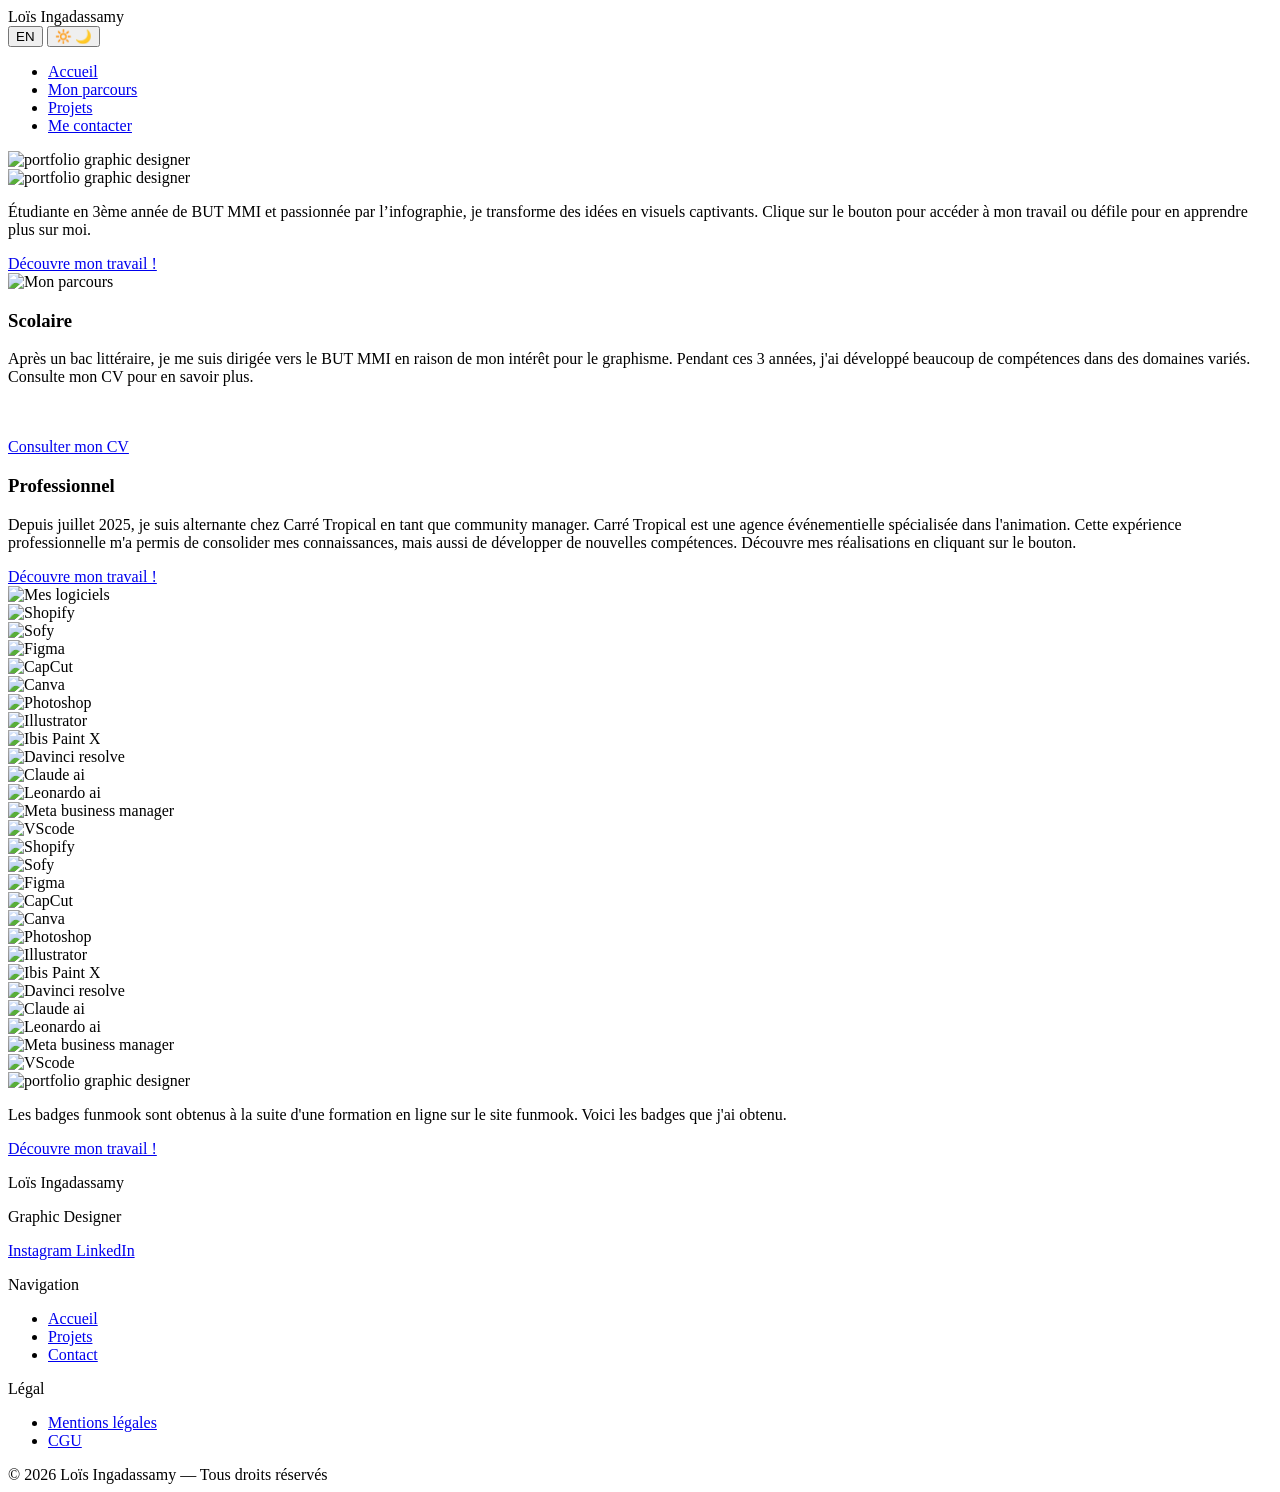
==== index.html @ 7e47be5f "Add files via upload" ====
<!DOCTYPE html>
<html lang="fr">
  <head>
    <meta charset="UTF-8" />
    <meta name="viewport" content="width=device-width, initial-scale=1.0" />
    <meta
      name="description"
      content="Ce site est un portfolio destiné à présenter mon travail et mes compétences."
    />
    <title>Loïs Ingadassamy</title>
    <link
      rel="icon"
      type="image/png"
      href="images/Logo_refont.png?v=2"
    />
    <link rel="stylesheet" href="CSS/Style1.css" />
 </head>

<body>


   <nav>
        <div class="nav-container">
            <div class="titre">Loïs Ingadassamy</div>
            
            <div class="hamburger" id="hamburger">
                <span></span>
                <span></span>
                <span></span>
            </div>

            <button class="lang-toggle" aria-label="Switch to English" data-lang="en">EN</button>

            <button id="theme-toggle" aria-label="Changer de thème">
  <span class="icon-sun">🔆</span>
  <span class="icon-moon">🌙</span>
</button>

            <ul class="nav-links" id="navLinks">
                <li><a href="#presentation" data-fr="Accueil" data-en="Home">Accueil</a></li>
                <li><a href="#mon_parcours" data-fr="Mon parcours" data-en="My journey">Mon parcours</a></li>
                <li><a href="Projets.html" data-fr="Projets" data-en="Projects">Projets</a></li>
                <li><a href="contact.html" class="btn-contact" data-fr="Me contacter" data-en="Contact me">Me contacter</a></li>
            </ul>
        </div>
    </nav>

<div class="photo">

<div class="img">
 
     <img class="theme-img"
  data-light-src="images/portfolio-light.png"
  data-dark-src="images/portfolio-dark.png" alt="portfolio graphic designer">

</div>

</div>


<div class="texte">

   <div class="photo-2">
 
     <img class="theme-img"
  data-light-src="images/portfolio-light.png"
  data-dark-src="images/portfolio-dark.png" alt="portfolio graphic designer">

</div>
  


  <div class="container">

   
  <p data-fr="Étudiante en 3ème année de BUT MMI et passionnée par l’infographie, je transforme des idées en
                    visuels captivants.
                    Clique sur le bouton pour accéder à mon travail ou 
                    défile pour en apprendre plus sur moi." data-en="Third-year student in a Multimedia and Internet Professions degree and passionate about graphic design, I turn ideas into captivating visuals. Click the button below to check out my work or scroll down to learn more about me.">Étudiante en 3ème année de BUT MMI et passionnée par l’infographie, je transforme des idées en
                    visuels captivants.
                    Clique sur le bouton pour accéder à mon travail ou 
                    défile pour en apprendre plus sur moi.
                    <br>
  </p>

  <div class="conteneur-boutons">

<div class="boutonA">
<a href="Projets.html" class="button button0" data-fr="Découvre mon travail !" data-en="check out my work !">Découvre mon travail !</a>
</div>



</div>
  
  </div>
</div>


<section id="mon_parcours">

 <div class="photo-3">
 
     <img class="theme-img"
  data-light-src="images/Mon parcours-light.png"
  data-dark-src="images/Mon parcours-dark.png" alt="Mon parcours">

</div>


<div class="texte-2">

   <div class="container">

    <h3>Scolaire</h3>
 
    <p>Après un bac littéraire, je me suis dirigée vers le BUT MMI en raison 
      de mon intérêt pour le graphisme. Pendant ces 3 années, 
      j'ai développé beaucoup de compétences dans des domaines variés. 
      Consulte mon CV pour en savoir plus.
                    <br>
                    <br>
                    <br>
  </p>

   <div class="conteneur-boutons">

<div class="boutonA">
<a href="images/CV Loïs Ingadassamy.pdf" class="button button0">Consulter mon CV</a>
</div>



</div>

</div>
  


  <div class="container">

  <h3>Professionnel</h3>
   
  <p>Depuis juillet 2025, je suis alternante chez Carré Tropical en tant que community manager.
     Carré Tropical est une agence événementielle spécialisée dans l'animation.
      Cette expérience professionnelle m'a permis de consolider mes connaissances,
      mais aussi de développer de nouvelles compétences.
     Découvre mes réalisations en cliquant sur le bouton.
                    <br>
  </p>

  <div class="conteneur-boutons">

<div class="boutonA">
<a href="Projets.html" class="button button0">Découvre mon travail !</a>
</div>



</div>
  
  </div>
</div>



<div class="photo-3">
 
     <img class="theme-img"
  data-light-src="images/Mes logiciels-light.png"
  data-dark-src="images/Mes logiciels-dark.png" alt="Mes logiciels">

</div>

<div class="slider-wrapper">
  <div class="slider-track">
    <!-- Vos logos (première copie) -->
    <div class="logo-item"><img src="images/WEBP/Logo shopify.webp" alt="Shopify"></div>
    <div class="logo-item"><img src="images/WEBP/Logo sofy.webp" alt="Sofy"></div>
    <div class="logo-item"><img src="images/WEBP/Logo figma.webp" alt="Figma"></div>
    <div class="logo-item"><img src="images/WEBP/Logo capcut.webp" alt="CapCut"></div>
    <div class="logo-item"><img src="images/WEBP/Logo-Canva.webp" alt="Canva"></div>
    <div class="logo-item"><img src="images/WEBP/Logo-photoshop.webp" alt="Photoshop"></div>
    <div class="logo-item"><img src="images/WEBP/Logo illustrator.webp" alt="Illustrator"></div>
    <div class="logo-item"><img src="images/WEBP/Logo-ibis-paint-x.webp" alt="Ibis Paint X"></div>
    <div class="logo-item"><img src="images/WEBP/Logo-davinci.webp" alt="Davinci resolve"></div>
    <div class="logo-item"><img src="images/WEBP/Logo-claude.webp" alt="Claude ai"></div>
    <div class="logo-item"><img src="images/WEBP/Logo-leonardo-ai.webp" alt="Leonardo ai"></div>
    <div class="logo-item"><img src="images/WEBP/Logo-meta.webp" alt="Meta business manager"></div>
    <div class="logo-item"><img src="images/WEBP/Logo-vscode.webp" alt="VScode"></div>
    <!-- ... -->

    <!-- Duplication exacte pour la boucle infinie -->
    <div class="logo-item"><img src="images/WEBP/Logo shopify.webp" alt="Shopify"></div>
    <div class="logo-item"><img src="images/WEBP/Logo sofy.webp" alt="Sofy"></div>
    <div class="logo-item"><img src="images/WEBP/Logo figma.webp" alt="Figma"></div>
    <div class="logo-item"><img src="images/WEBP/Logo capcut.webp" alt="CapCut"></div>
    <div class="logo-item"><img src="images/WEBP/Logo-Canva.webp" alt="Canva"></div>
    <div class="logo-item"><img src="images/WEBP/Logo-photoshop.webp" alt="Photoshop"></div>
    <div class="logo-item"><img src="images/WEBP/Logo illustrator.webp" alt="Illustrator"></div>
    <div class="logo-item"><img src="images/WEBP/Logo-ibis-paint-x.webp" alt="Ibis Paint X"></div>
    <div class="logo-item"><img src="images/WEBP/Logo-davinci.webp" alt="Davinci resolve"></div>
    <div class="logo-item"><img src="images/WEBP/Logo-claude.webp" alt="Claude ai"></div>
    <div class="logo-item"><img src="images/WEBP/Logo-leonardo-ai.webp" alt="Leonardo ai"></div>
    <div class="logo-item"><img src="images/WEBP/Logo-meta.webp" alt="Meta business manager"></div>
    <div class="logo-item"><img src="images/WEBP/Logo-vscode.webp" alt="VScode"></div>
    <!-- ... -->
  </div>
</div>

<div class="texte-3">

   <div class="container">
    <div class="photo-3">
 
     <img class="theme-img"
  data-light-src="images/titre Funmook-light.png"
  data-dark-src="images/titre funmook-dark.png" alt="portfolio graphic designer" width="auto" height= "400">

</div>

    <p>Les badges funmook sont obtenus à la suite d'une formation en ligne sur le site funmook.
      Voici les badges que j'ai obtenu.
                    <br>
  </p>
 
   
   <div class="conteneur-boutons">

<div class="boutonA">
<a href="Comprendre.html" class="button button0">Découvre mon travail !</a>
</div>



</div>

</div>
  
</div>


</section>


 <footer class="footer" role="contentinfo">
  <div class="footer-grid">
    <div>
      <p class="footer-name">Loïs Ingadassamy</p>
      <p class="footer-role">Graphic Designer</p>
      <div class="footer-socials">
        <a href="#" class="social-btn" aria-label="Instagram">
          <i class="ti ti-brand-instagram" aria-hidden="true"></i>
          Instagram
        </a>
        <a href="#" class="social-btn" aria-label="LinkedIn">
          <i class="ti ti-brand-linkedin" aria-hidden="true"></i>
          LinkedIn
        </a>
      </div>
    </div>

    <div>
      <p class="footer-col-title">Navigation</p>
      <ul class="footer-links">
        <li><a href="index.html">Accueil</a></li>
        <li><a href="Projets.html">Projets</a></li>
        <li><a href="contact.html">Contact</a></li>
      </ul>
    </div>

    <div>
      <p class="footer-col-title">Légal</p>
      <ul class="footer-links">
        <li><a href="mentions-legales.html">Mentions légales</a></li>
        <li><a href="cgu.html">CGU</a></li>
      </ul>
    </div>
  </div>

  <div class="footer-bottom">
    © 2026 Loïs Ingadassamy — Tous droits réservés
  </div>
</footer>


<script src="JS/Script 1.js"></script>

</body>
</html>
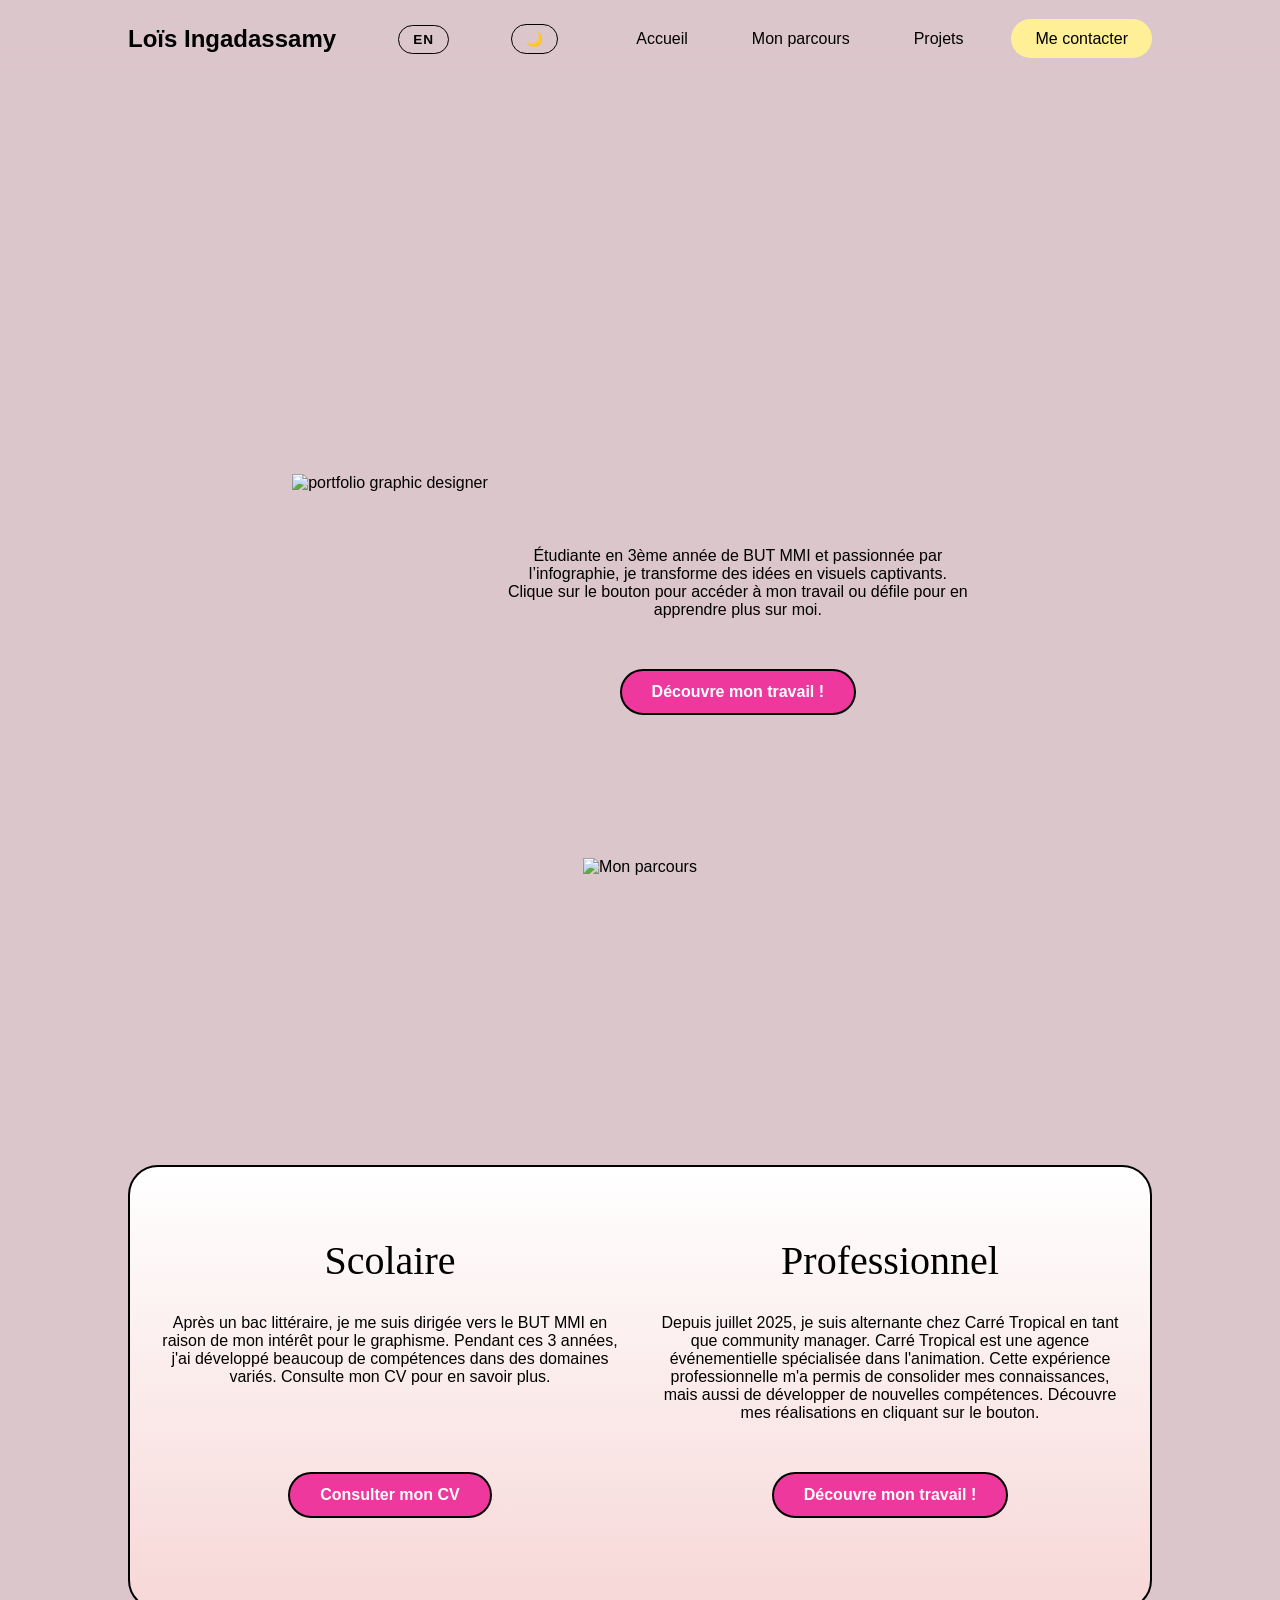
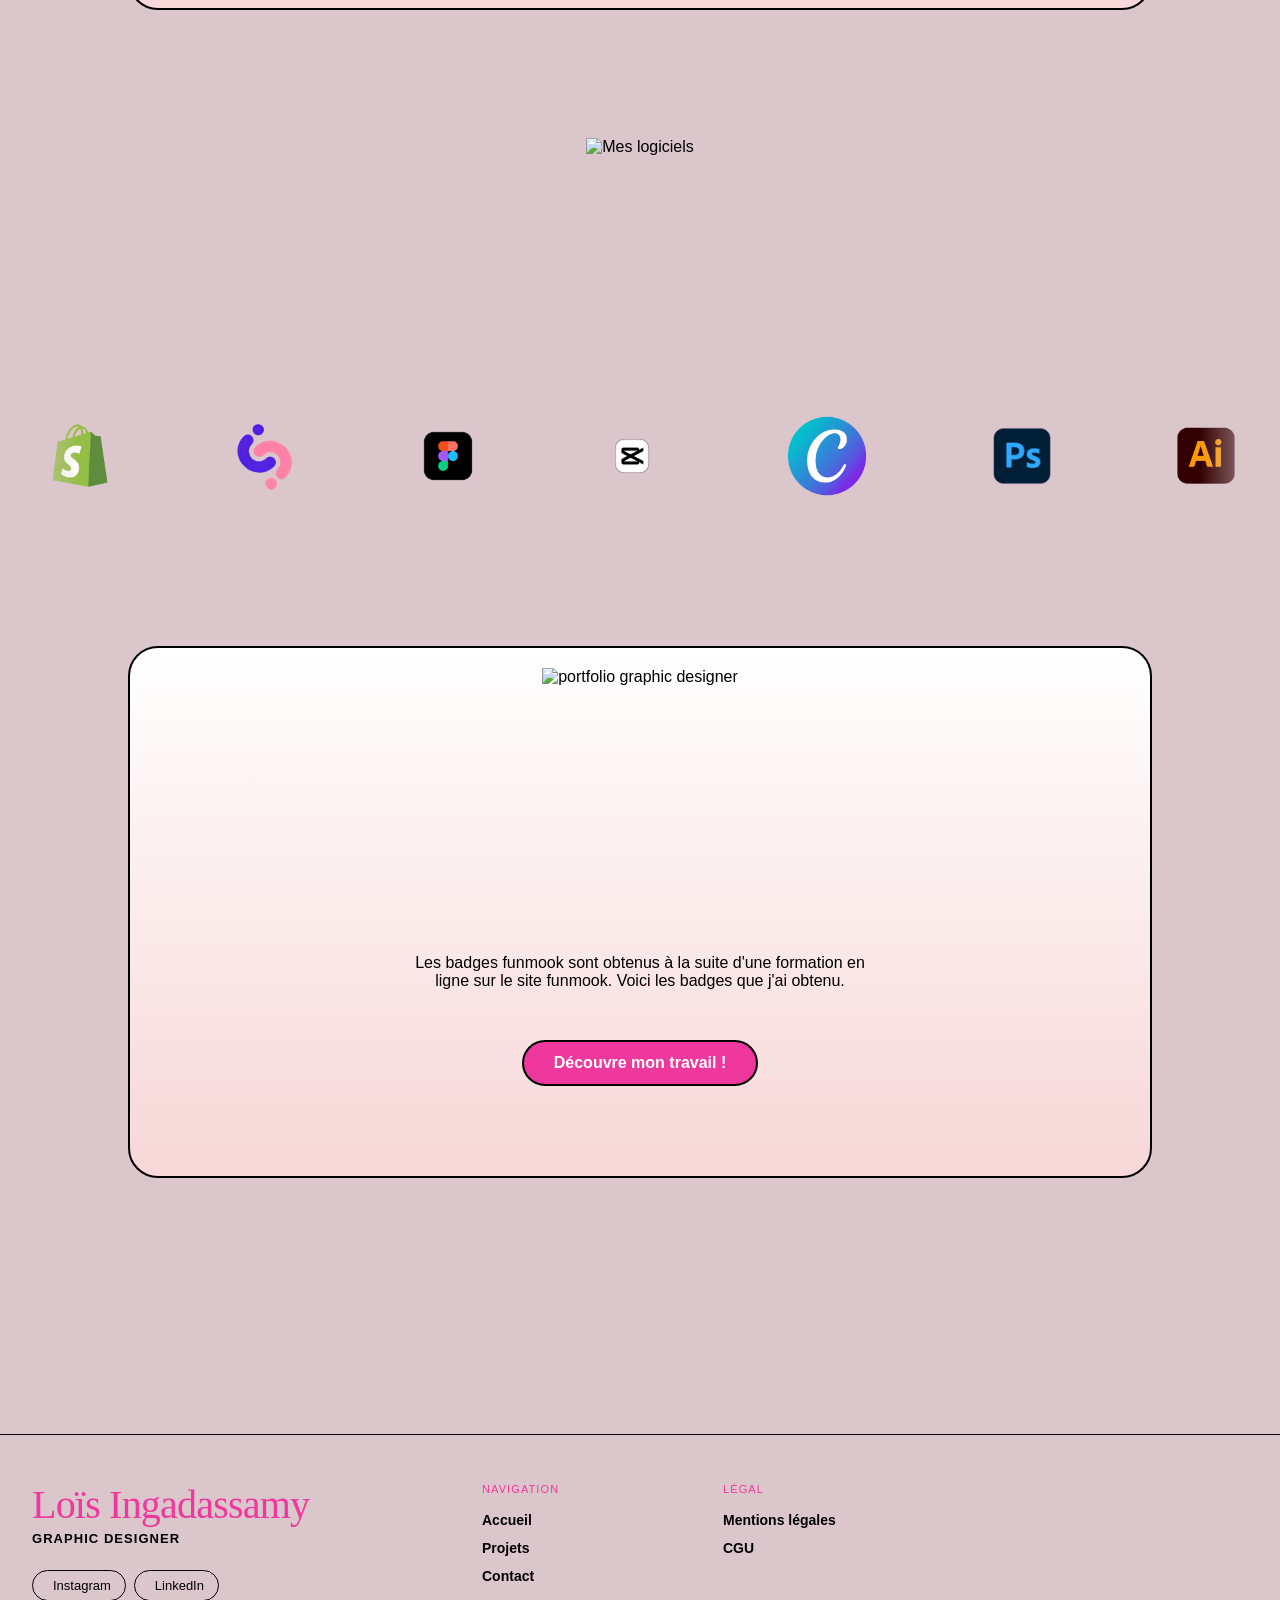
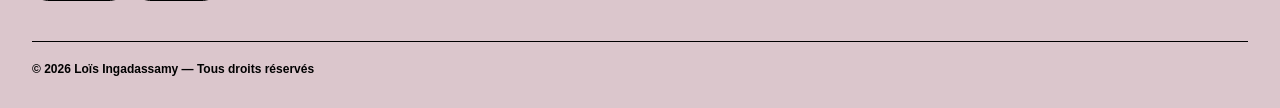
==== commit 34877eb7: "Update index.html" ====
--- a/index.html
+++ b/index.html
@@ -175,35 +175,35 @@
 <div class="slider-wrapper">
   <div class="slider-track">
     <!-- Vos logos (première copie) -->
-    <div class="logo-item"><img src="images/WEBP/Logo shopify.webp" alt="Shopify"></div>
-    <div class="logo-item"><img src="images/WEBP/Logo sofy.webp" alt="Sofy"></div>
-    <div class="logo-item"><img src="images/WEBP/Logo figma.webp" alt="Figma"></div>
-    <div class="logo-item"><img src="images/WEBP/Logo capcut.webp" alt="CapCut"></div>
-    <div class="logo-item"><img src="images/WEBP/Logo-Canva.webp" alt="Canva"></div>
-    <div class="logo-item"><img src="images/WEBP/Logo-photoshop.webp" alt="Photoshop"></div>
-    <div class="logo-item"><img src="images/WEBP/Logo illustrator.webp" alt="Illustrator"></div>
-    <div class="logo-item"><img src="images/WEBP/Logo-ibis-paint-x.webp" alt="Ibis Paint X"></div>
-    <div class="logo-item"><img src="images/WEBP/Logo-davinci.webp" alt="Davinci resolve"></div>
-    <div class="logo-item"><img src="images/WEBP/Logo-claude.webp" alt="Claude ai"></div>
-    <div class="logo-item"><img src="images/WEBP/Logo-leonardo-ai.webp" alt="Leonardo ai"></div>
-    <div class="logo-item"><img src="images/WEBP/Logo-meta.webp" alt="Meta business manager"></div>
-    <div class="logo-item"><img src="images/WEBP/Logo-vscode.webp" alt="VScode"></div>
+    <div class="logo-item"><img src="WEBP/Logo shopify.webp" alt="Shopify"></div>
+    <div class="logo-item"><img src="WEBP/Logo sofy.webp" alt="Sofy"></div>
+    <div class="logo-item"><img src="WEBP/Logo figma.webp" alt="Figma"></div>
+    <div class="logo-item"><img src="WEBP/Logo capcut.webp" alt="CapCut"></div>
+    <div class="logo-item"><img src="WEBP/Logo-Canva.webp" alt="Canva"></div>
+    <div class="logo-item"><img src="WEBP/Logo-photoshop.webp" alt="Photoshop"></div>
+    <div class="logo-item"><img src="WEBP/Logo illustrator.webp" alt="Illustrator"></div>
+    <div class="logo-item"><img src="WEBP/Logo-ibis-paint-x.webp" alt="Ibis Paint X"></div>
+    <div class="logo-item"><img src="WEBP/Logo-davinci.webp" alt="Davinci resolve"></div>
+    <div class="logo-item"><img src="WEBP/Logo-claude.webp" alt="Claude ai"></div>
+    <div class="logo-item"><img src="WEBP/Logo-leonardo-ai.webp" alt="Leonardo ai"></div>
+    <div class="logo-item"><img src="WEBP/Logo-meta.webp" alt="Meta business manager"></div>
+    <div class="logo-item"><img src="WEBP/Logo-vscode.webp" alt="VScode"></div>
     <!-- ... -->
 
     <!-- Duplication exacte pour la boucle infinie -->
-    <div class="logo-item"><img src="images/WEBP/Logo shopify.webp" alt="Shopify"></div>
-    <div class="logo-item"><img src="images/WEBP/Logo sofy.webp" alt="Sofy"></div>
-    <div class="logo-item"><img src="images/WEBP/Logo figma.webp" alt="Figma"></div>
-    <div class="logo-item"><img src="images/WEBP/Logo capcut.webp" alt="CapCut"></div>
-    <div class="logo-item"><img src="images/WEBP/Logo-Canva.webp" alt="Canva"></div>
-    <div class="logo-item"><img src="images/WEBP/Logo-photoshop.webp" alt="Photoshop"></div>
-    <div class="logo-item"><img src="images/WEBP/Logo illustrator.webp" alt="Illustrator"></div>
-    <div class="logo-item"><img src="images/WEBP/Logo-ibis-paint-x.webp" alt="Ibis Paint X"></div>
-    <div class="logo-item"><img src="images/WEBP/Logo-davinci.webp" alt="Davinci resolve"></div>
-    <div class="logo-item"><img src="images/WEBP/Logo-claude.webp" alt="Claude ai"></div>
-    <div class="logo-item"><img src="images/WEBP/Logo-leonardo-ai.webp" alt="Leonardo ai"></div>
-    <div class="logo-item"><img src="images/WEBP/Logo-meta.webp" alt="Meta business manager"></div>
-    <div class="logo-item"><img src="images/WEBP/Logo-vscode.webp" alt="VScode"></div>
+    <div class="logo-item"><img src="WEBP/Logo shopify.webp" alt="Shopify"></div>
+    <div class="logo-item"><img src="WEBP/Logo sofy.webp" alt="Sofy"></div>
+    <div class="logo-item"><img src="WEBP/Logo figma.webp" alt="Figma"></div>
+    <div class="logo-item"><img src="WEBP/Logo capcut.webp" alt="CapCut"></div>
+    <div class="logo-item"><img src="WEBP/Logo-Canva.webp" alt="Canva"></div>
+    <div class="logo-item"><img src="WEBP/Logo-photoshop.webp" alt="Photoshop"></div>
+    <div class="logo-item"><img src="WEBP/Logo illustrator.webp" alt="Illustrator"></div>
+    <div class="logo-item"><img src="WEBP/Logo-ibis-paint-x.webp" alt="Ibis Paint X"></div>
+    <div class="logo-item"><img src="WEBP/Logo-davinci.webp" alt="Davinci resolve"></div>
+    <div class="logo-item"><img src="WEBP/Logo-claude.webp" alt="Claude ai"></div>
+    <div class="logo-item"><img src="WEBP/Logo-leonardo-ai.webp" alt="Leonardo ai"></div>
+    <div class="logo-item"><img src="WEBP/Logo-meta.webp" alt="Meta business manager"></div>
+    <div class="logo-item"><img src="WEBP/Logo-vscode.webp" alt="VScode"></div>
     <!-- ... -->
   </div>
 </div>
@@ -287,4 +287,4 @@
 <script src="JS/Script 1.js"></script>
 
 </body>
-</html>+</html>
--- a/CSS/Style1.css
+++ b/CSS/Style1.css
@@ -0,0 +1,786 @@
+* {
+  margin: 0;
+  padding: 0;
+  box-sizing: border-box;
+}
+
+:focus-visible {
+  outline: 2px solid var(--color-accent); /* ta couleur rose */
+  outline-offset: 3px;
+  border-radius: 4px;
+}
+
+nav {
+  background: var(--nav);
+  padding: 1.5rem 2rem;
+  position: fixed;
+  width: 100%;
+  top: 0;
+  z-index: 1000;
+}
+
+.nav-container {
+  max-width: 80vw;
+  margin: 0 auto;
+  display: flex;
+  justify-content: space-between;
+  align-items: center;
+}
+
+.titre {
+  font-size: 1.5rem;
+  font-weight: bold;
+  color: var(--titre);
+}
+
+.nav-links {
+  display: flex;
+  gap: 2rem;
+  list-style: none;
+  align-items: center;
+}
+
+.nav-links a {
+  text-decoration: none;
+  color: var(--nav-linksA);
+  font-size: 1rem;
+  font-weight: 500;
+  padding: 0.5rem 1rem;
+  transition: all 0.3s ease;
+  position: relative;
+}
+
+/* Styles pour Présentation, Compétences, Projets */
+.nav-links a:not(.btn-contact) {
+  background: transparent;
+}
+
+.nav-links a:not(.btn-contact)::after {
+  content: "";
+  position: absolute;
+  width: 0;
+  height: 2px;
+  bottom: 0;
+  left: 50%;
+  background-color: var(--btn-contactAfter);
+  transition: all 0.3s ease;
+  transform: translateX(-50%);
+}
+
+.nav-links a:not(.btn-contact):hover::after {
+  width: 100%;
+}
+
+/* Styles pour le bouton Contact */
+.btn-contact {
+  background-color: var(--btn-contact);
+  border-radius: 25px;
+  padding: 0.7rem 1.5rem !important;
+  transition: all 0.3s ease;
+}
+
+.btn-contact:hover {
+  background-color: var(--btn-contactHover);
+  transform: translateY(-2px);
+}
+
+/* Menu hamburger pour mobile */
+.hamburger {
+  display: none;
+  flex-direction: column;
+  cursor: pointer;
+  gap: 5px;
+}
+
+.hamburger span {
+  width: 25px;
+  height: 3px;
+  background-color: var(--hamburgerSpan);
+  transition: all 0.3s ease;
+}
+
+/* Responsive */
+@media (max-width: 768px) {
+  .hamburger {
+    display: flex;
+  }
+
+  .nav-links {
+    position: fixed;
+    top: 70px;
+    right: -100%;
+    flex-direction: column;
+    background-color: var(--nav-links);
+    width: 100%;
+    padding: 2rem;
+    transition: right 0.3s ease;
+  }
+
+  .nav-links.active {
+    right: 0;
+  }
+
+  .hamburger.active span:nth-child(1) {
+    transform: rotate(45deg) translate(8px, 8px);
+  }
+
+  .hamburger.active span:nth-child(2) {
+    opacity: 0;
+  }
+
+  .hamburger.active span:nth-child(3) {
+    transform: rotate(-45deg) translate(8px, -8px);
+  }
+}
+
+
+/* ── Bouton thème clair/sombre ── */
+#theme-toggle {
+  display: flex;
+  align-items: center;
+  justify-content: center;
+  gap: 5px;
+  padding: 6px 14px;
+  border-radius: 25px;
+  border: 1.5px solid var(--titre);
+  background: transparent;
+  color: var(--titre);
+  font-size: 0.85rem;
+  font-weight: 500;
+  font-family: "Segoe UI", Tahoma, Geneva, Verdana, sans-serif;
+  cursor: pointer;
+  transition: background 0.25s ease, color 0.25s ease, border-color 0.25s ease, transform 0.15s ease;
+  white-space: nowrap;
+}
+
+#theme-toggle:hover {
+  background: var(--titre);
+  color: var(--body-bg-fallback, #fff);
+  transform: translateY(-1px);
+}
+
+/* En mode clair, le hover donne un fond sombre */
+:root #theme-toggle:hover {
+  background: #000;
+  color: #fff;
+}
+
+/* En mode sombre, le hover donne un fond clair */
+[data-theme="dark"] #theme-toggle:hover {
+  background: #ffffff22;
+  color: #fff;
+}
+
+/* ── Bouton langue FR/EN ── */
+.lang-toggle {
+  display: flex;
+  align-items: center;
+  justify-content: center;
+  padding: 6px 14px;
+  border-radius: 25px;
+  border: 1.5px solid var(--titre);
+  background: transparent;
+  color: var(--titre);
+  font-size: 0.85rem;
+  font-weight: 600;
+  font-family: "Segoe UI", Tahoma, Geneva, Verdana, sans-serif;
+  letter-spacing: 0.08em;
+  cursor: pointer;
+  transition: background 0.25s ease, color 0.25s ease, border-color 0.25s ease, transform 0.15s ease;
+  white-space: nowrap;
+}
+
+.lang-toggle:hover {
+  transform: translateY(-1px);
+}
+
+:root .lang-toggle:hover {
+  background: #000;
+  color: #fff;
+}
+
+[data-theme="dark"] .lang-toggle:hover {
+  background: #ffffff22;
+  color: #fff;
+}
+
+/* ── Responsive : masquer le texte sur mobile, garder les icônes ── */
+@media (max-width: 768px) {
+  #theme-toggle,
+  .lang-toggle {
+    padding: 5px 10px;
+    font-size: 0.8rem;
+  }
+}
+
+body {
+  font-family: "Segoe UI", Tahoma, Geneva, Verdana, sans-serif;
+  background: var(--body);
+}
+
+#myVideo {
+  position: fixed;
+  right: 0;
+  bottom: 0;
+  min-width: 100%;
+  min-height: 100%;
+}
+
+h1 {
+  text-align: center;
+  font-family: "Copperplate", Fantasy;
+  font-size: clamp(2.5rem, 6vw, 4.5rem);
+  font-weight: lighter;
+  font-size: 100px;
+  color: var(--h1);
+  margin-top: 50px;
+}
+
+h2 {
+  text-align: center;
+  font-family: "Copperplate", Fantasy;
+  font-size: clamp(2.5rem, 6vw, 4.5rem);
+  font-weight: lighter;
+  font-size: 60px;
+  color: var(--h2);
+  margin-top: 50px;
+}
+
+h3 {
+  text-align: center;
+  font-family: "Copperplate", Fantasy;
+  font-size: clamp(2.5rem, 6vw, 4.5rem);
+  font-weight: lighter;
+  font-size: 40px;
+  color: var(--h3);
+  margin-top: 50px;
+}
+
+* {
+  box-sizing: border-box;
+}
+
+div.nom {
+  display: flex;
+  justify-content: center;
+  align-items: center;
+  flex-wrap: wrap;
+}
+
+div.nom img {
+  display: flex;
+  justify-content: center;
+  align-items: center;
+  flex-wrap: wrap;
+  -webkit-transition: -webkit-transform 0.15s ease 0s;
+  -moz-transition: -moz-transform 0.15s ease 0s;
+  -o-transition: -o-transform 0.15s ease 0s;
+  transition: transform 0.15s ease 0s;
+  -webkit-transform: scale3d(1, 1, 1);
+  transform: scale3d(1, 1, 1);
+  object-fit: cover;
+}
+
+div.nom img:hover {
+  -webkit-transform: scale3d(1.03, 1.03, 1.03);
+  transform: scale3d(1.03, 1.03, 1.03);
+}
+
+div.photo {
+  display: flex;
+  justify-content: center;
+  align-items: center;
+  flex-wrap: wrap;
+}
+
+div.photo img {
+  width: auto;
+  height: 37vw;
+  display: flex;
+  justify-content: center;
+  align-items: center;
+  flex-wrap: wrap;
+  -webkit-transition: -webkit-transform 0.15s ease 0s;
+  -moz-transition: -moz-transform 0.15s ease 0s;
+  -o-transition: -o-transform 0.15s ease 0s;
+  transition: transform 0.15s ease 0s;
+  -webkit-transform: scale3d(1, 1, 1);
+  transform: scale3d(1, 1, 1);
+  object-fit: cover;
+}
+
+div.photo img:hover {
+  -webkit-transform: scale3d(1.03, 1.03, 1.03);
+  transform: scale3d(1.03, 1.03, 1.03);
+}
+
+div.photo-2 {
+  display: flex;
+  justify-content: center;
+  align-items: center;
+  flex-wrap: wrap;
+}
+
+div.photo-2 img {
+  width: auto;
+  height: 30vw;
+  display: flex;
+  justify-content: center;
+  align-items: center;
+  flex-wrap: wrap;
+  -webkit-transition: -webkit-transform 0.15s ease 0s;
+  -moz-transition: -moz-transform 0.15s ease 0s;
+  -o-transition: -o-transform 0.15s ease 0s;
+  transition: transform 0.15s ease 0s;
+  -webkit-transform: scale3d(1, 1, 1);
+  transform: scale3d(1, 1, 1);
+  object-fit: cover;
+}
+
+div.photo-2 img:hover {
+  -webkit-transform: scale3d(1.03, 1.03, 1.03);
+  transform: scale3d(1.03, 1.03, 1.03);
+}
+
+div.photo-3 {
+  display: flex;
+  justify-content: center;
+  align-items: center;
+  flex-wrap: wrap;
+}
+
+div.photo-3 img {
+  width: auto;
+  height: 20vw;
+  display: flex;
+  justify-content: center;
+  align-items: center;
+  flex-wrap: wrap;
+  -webkit-transition: -webkit-transform 0.15s ease 0s;
+  -moz-transition: -moz-transform 0.15s ease 0s;
+  -o-transition: -o-transform 0.15s ease 0s;
+  transition: transform 0.15s ease 0s;
+  -webkit-transform: scale3d(1, 1, 1);
+  transform: scale3d(1, 1, 1);
+  object-fit: cover;
+}
+
+div.photo-3 img:hover {
+  -webkit-transform: scale3d(1.03, 1.03, 1.03);
+  transform: scale3d(1.03, 1.03, 1.03);
+}
+
+
+div.texte {
+  display: flex;
+  justify-content: center;
+  align-items: center;
+  flex-wrap: wrap;
+}
+
+div.texte-2 {
+  display: flex;
+  justify-content: center;
+  align-items: center;
+  flex-wrap: wrap;
+  background: var(--texte-bgd);
+  border: solid 2px var(--texte-border);
+  border-radius: 30px;
+  margin: 10vw;
+  margin-top: 4vw;
+
+
+}
+
+div.texte-3 {
+  display: flex;
+  justify-content: center;
+  align-items: center;
+  flex-wrap: wrap;
+  background: var(--texte-bgd);
+  border: solid 2px var(--texte-border);
+  border-radius: 30px;
+  margin: 10vw;
+  margin-bottom: 20vw;
+
+}
+
+
+div.texte .container {
+  display: flex;
+  justify-content: center;
+  align-items: center;
+  flex-wrap: wrap;
+  -webkit-transition: -webkit-transform 0.15s ease 0s;
+  -moz-transition: -moz-transform 0.15s ease 0s;
+  -o-transition: -o-transform 0.15s ease 0s;
+  transition: transform 0.15s ease 0s;
+  -webkit-transform: scale3d(1, 1, 1);
+  transform: scale3d(1, 1, 1);
+  object-fit: cover;
+}
+
+div.texte-2 .container {
+  display: flex;
+  justify-content: center;
+  align-items: center;
+  flex-wrap: wrap;
+  -webkit-transition: -webkit-transform 0.15s ease 0s;
+  -moz-transition: -moz-transform 0.15s ease 0s;
+  -o-transition: -o-transform 0.15s ease 0s;
+  transition: transform 0.15s ease 0s;
+  -webkit-transform: scale3d(1, 1, 1);
+  transform: scale3d(1, 1, 1);
+  object-fit: cover;
+}
+
+div.texte-3 .container {
+  display: flex;
+  justify-content: center;
+  align-items: center;
+  flex-wrap: wrap;
+  -webkit-transition: -webkit-transform 0.15s ease 0s;
+  -moz-transition: -moz-transform 0.15s ease 0s;
+  -o-transition: -o-transform 0.15s ease 0s;
+  transition: transform 0.15s ease 0s;
+  -webkit-transform: scale3d(1, 1, 1);
+  transform: scale3d(1, 1, 1);
+  object-fit: cover;
+}
+
+.container {
+  display: flex;
+  align-items: center;
+  max-width: 500px;
+  gap: 30px;
+  text-align: center;
+  color: var(--container);
+  padding: 20px;
+  border-radius: 20px;
+}
+
+.conteneur-boutons {
+  display: flex;
+  flex-direction: column;
+  align-items: center;
+  gap: 20px;
+  margin-top: 20px;
+  margin-bottom: 70px;
+}
+
+div.boutonA,
+div.boutonB {
+  display: flex;
+  gap: 15px;
+  justify-content: center;
+}
+
+.button0 {
+  /* Style de base */
+  background: var(--btn-bg);
+  color: var(--btn-txt);
+  border: 2px solid var(--btn-border);
+  font-family: "Segoe UI", Tahoma, Geneva, Verdana, sans-serif;
+  font-weight: bold;
+  text-decoration: none;
+  border-radius: 25px;
+  padding: 12px 30px;
+  font-size: 16px;
+  cursor: pointer;
+  transition: all 0.3s ease;
+}
+
+.button0:hover {
+  /* Style au survol */
+  background: var(--btnHover);
+  color: var(--btnHover-txt);
+}
+
+/*.button6 {
+  background-image:url("https://tse2.mm.bing.net/th/id/OIP.B39-1EvwOFXOffOfIKZT0AHaEK?rs=1&pid=ImgDetMain&o=7&rm=3");
+  border: 2px;
+  border-color: white;
+  color: white;
+  padding: 15px 32px;
+  text-align: center;
+  text-decoration: none;
+  display: inline-block;
+  font-size: 16px;
+  margin: 4px 2px;
+  cursor: pointer;
+  transition-duration: 0.4s;
+}*/
+
+.slider-wrapper {
+  overflow: hidden;
+  width: 100%;
+  padding: 2rem 0;
+  position: relative;
+}
+/* Fondu sur les bords */
+.slider-wrapper::before,
+.slider-wrapper::after {
+  content: "";
+  position: absolute;
+  top: 0;
+  bottom: 0;
+  width: 80px;
+  z-index: 2;
+  pointer-events: none;
+}
+.slider-wrapper::before {
+  left: 0;
+  background: var(--sw-before);
+}
+.slider-wrapper::after {
+  right: 0;
+  background: var(--sw-after);
+}
+
+.slider-track {
+  display: flex;
+  gap: 1.5rem;
+  width: max-content;
+  animation: scroll 20s linear infinite;
+}
+.slider-track:hover {
+  animation-play-state: paused;
+} /* pause au survol */
+
+@keyframes scroll {
+  from {
+    transform: translateX(0);
+  }
+  to {
+    transform: translateX(-50%);
+  }
+}
+
+.logo-item {
+  display: flex;
+  align-items: center;
+  justify-content: center;
+  min-width: 160px;
+  height: 60px;
+  padding: 0 20px;
+  flex-shrink: 0;
+}
+.logo-item img {
+  max-height: 80px;
+  width: auto;
+  object-fit: contain;
+}
+
+/* ===== RESET MINIMAL ===== */
+*,
+*::before,
+*::after {
+  box-sizing: border-box;
+  margin: 0;
+  padding: 0;
+}
+
+/* ===== FOOTER ===== */
+
+.footer {
+  padding: 3rem 2rem 2rem;
+  border-top: 0.5px solid var(--color-border);
+  font-family: "Segoe UI", Tahoma, Geneva, Verdana, sans-serif;
+  font-weight: bold;
+}
+.footer-grid {
+  display: grid;
+  grid-template-columns: 2fr 1fr 1fr;
+  gap: 2rem;
+  max-width: 900px;
+}
+.footer-name {
+  font-family: "Copperplate", Fantasy;
+  font-size: clamp(2.5rem, 6vw, 4.5rem);
+  font-weight: lighter;
+  font-size: 40px;
+  color: var(--color-nom);
+  letter-spacing: -0.02em;
+  line-height: 1.1;
+  margin: 0 0 4px;
+}
+.footer-role {
+  font-size: 13px;
+  color: var(--color-text);
+  letter-spacing: 0.08em;
+  text-transform: uppercase;
+  margin: 0 0 1.5rem;
+}
+.footer-socials {
+  display: flex;
+  gap: 8px;
+}
+.social-btn {
+  display: inline-flex;
+  align-items: center;
+  gap: 6px;
+  padding: 7px 14px;
+  border: 0.5px solid var(--color-border);
+  border-radius: 5vw;
+  font-size: 13px;
+  font-weight: 500;
+  color: var(--color-text-btn);
+  text-decoration: none;
+  background: transparent;
+  transition: background 0.15s, color 0.15s, border-color 0.15s;
+  cursor: pointer;
+}
+.social-btn:hover {
+  background: var(--color-background-hover);
+  color: var(--color-text-hover);
+  border-color: var(--color-border);
+}
+.social-btn i { font-size: 16px; }
+.footer-col-title {
+  font-size: 11px;
+  font-weight: 500;
+  letter-spacing: 0.1em;
+  text-transform: uppercase;
+  color: var(--color-titre-col);
+  margin: 0 0 1rem;
+}
+.footer-links {
+  list-style: none;
+  margin: 0;
+  padding: 0;
+  display: flex;
+  flex-direction: column;
+  gap: 10px;
+}
+.footer-links a {
+  font-size: 14px;
+  color: var(--color-links);
+  text-decoration: none;
+  transition: color 0.15s;
+}
+.footer-links a:hover { color: var(--color-links-hover); }
+.footer-bottom {
+  margin-top: 2.5rem;
+  padding-top: 1.25rem;
+  border-top: 0.5px solid var(--color-border);
+  font-size: 12px;
+  color: var(--color-text-bottom);
+}
+@media (max-width: 640px) {
+  .footer-grid {
+    grid-template-columns: 1fr;
+    gap: 2rem;
+  }
+  .footer-name { font-size: 1.75rem; }
+}
+
+
+/* ===== Variables couleurs ===== */
+
+:root {
+  --color-accent: #ffcbcb;
+  --nav: linear-gradient(to bottom, #dbc6cc, #dbc6cc,transparent);
+  --titre: #000000;
+  --nav-linksA: #000000;
+  --btn-contactAfter: #000000;
+  --btn-contact: #ffef96;
+  --btn-contactHover: #ffef96;
+  --hamburgerSpan: #000000;
+  --nav-links: #000335;
+  --body: #dbc6cc;
+  --h1: #000000;
+  --h2: #000000;
+  --h3: #000000;
+  --texte-bgd: linear-gradient(to bottom, #ffffff, #f7d7d7);
+  --texte-border: #000000;
+  --container: #000000;
+  --btn-bg: #ef389d;
+  --btn-txt: #ffffff;
+  --btn-border: #000000;
+  --btnHover: #ffef96;
+  --btnHover-txt: #000000;
+  --sw-before: linear-gradient(to right, #dbc6cc, transparent);
+  --sw-after: linear-gradient(to left, #dbc6cc, transparent);
+  --color-border: #000000;
+  --color-nom: #ef389d;
+  --color-text: #000000;
+  --color-text-btn: #000000;
+  --color-background-hover: #ffef96;
+  --color-text-hover: #000000;
+  --color-titre-col: #ef389d;
+  --color-links: #000000;
+  --color-links-hover: #ef389d;
+  --color-text-bottom: #000000;
+  /* … toutes tes autres variables … */
+}
+
+[data-theme="dark"] {
+  --color-accent: #ffcbcb;
+  --nav: linear-gradient(to bottom, #000000, #000000,transparent);
+  --titre: #ffffff;
+  --nav-linksA: #ffffff;
+  --btn-contactAfter: #ffffff;
+  --btn-contact: #5e61bb;
+  --btn-contactHover: #383eef;
+  --hamburgerSpan: #ffffff;
+  --nav-links: #000335;
+  --body: linear-gradient(to top right, #000000, #000000, #1a242f);
+  --h1: #ff75c1;
+  --h2: #ff75c1;
+  --h3: #ff75c1;
+  --texte-bgd: linear-gradient(to bottom right, #000000, #000000, #141c23);
+  --texte-border: #6d8dec;
+  --container: #c2cbe9;
+  --btn-bg: linear-gradient(to bottom right, #000000, #1d5ac2);
+  --btn-txt: #ffffff;
+  --btn-border: #6d8dec;
+  --btnHover: linear-gradient(to bottom right, #1d5ac2, #000000);
+  --btnHover-txt: #ffffff;
+  --sw-before: linear-gradient(to right, #000000, transparent);
+  --sw-after: linear-gradient(to left, #080a0d, transparent);
+  --color-border: #6d8dec;
+  --color-nom: #ff75c1;
+  --color-text: #6d8dec;
+  --color-text-btn: #ffffff;
+  --color-background-hover: linear-gradient(to bottom right, #000000, #1d5ac2);
+  --color-text-hover: #ffffff;
+  --color-titre-col: #6d8dec;
+  --color-links: #ffffff;
+  --color-links-hover: #6d8dec;
+  --color-text-bottom: #a4f7ff;
+  /* … */
+}
+
+/* Affichage conditionnel des icônes */
+[data-theme="dark"] .icon-sun { display: inline; }
+[data-theme="dark"] .icon-moon { display: none; }
+.icon-sun { display: none; }
+.icon-moon { display: inline; }
+
+
+
+
+
+
+
+
+
+
+
+
+
+
+
+/* ===== DARK MODE ===== */
+@media (prefers-color-scheme: dark) {
+
+.slider-wrapper::before {
+  left: 0;
+  background: linear-gradient(to right, #000000, transparent);
+}
+.slider-wrapper::after {
+  right: 0;
+  background: linear-gradient(to left, #080a0d, transparent);
+}
+
+}
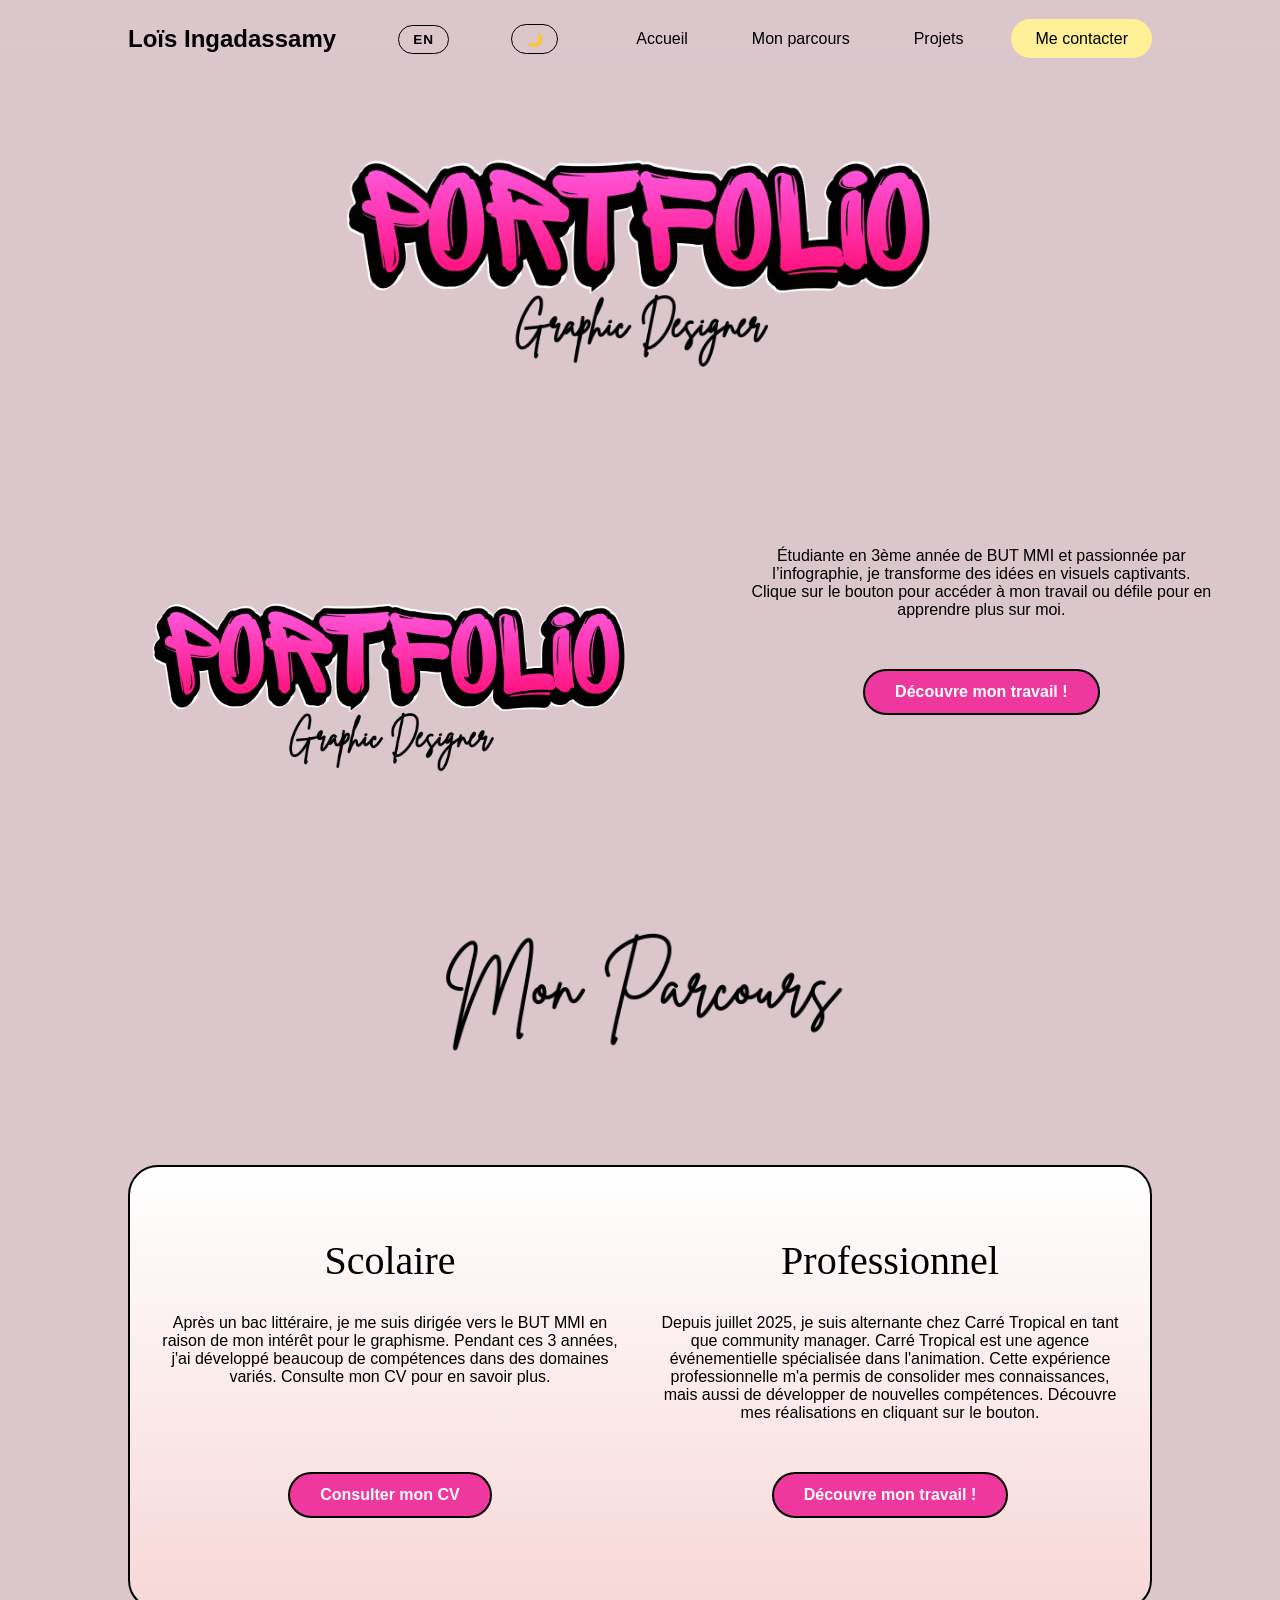
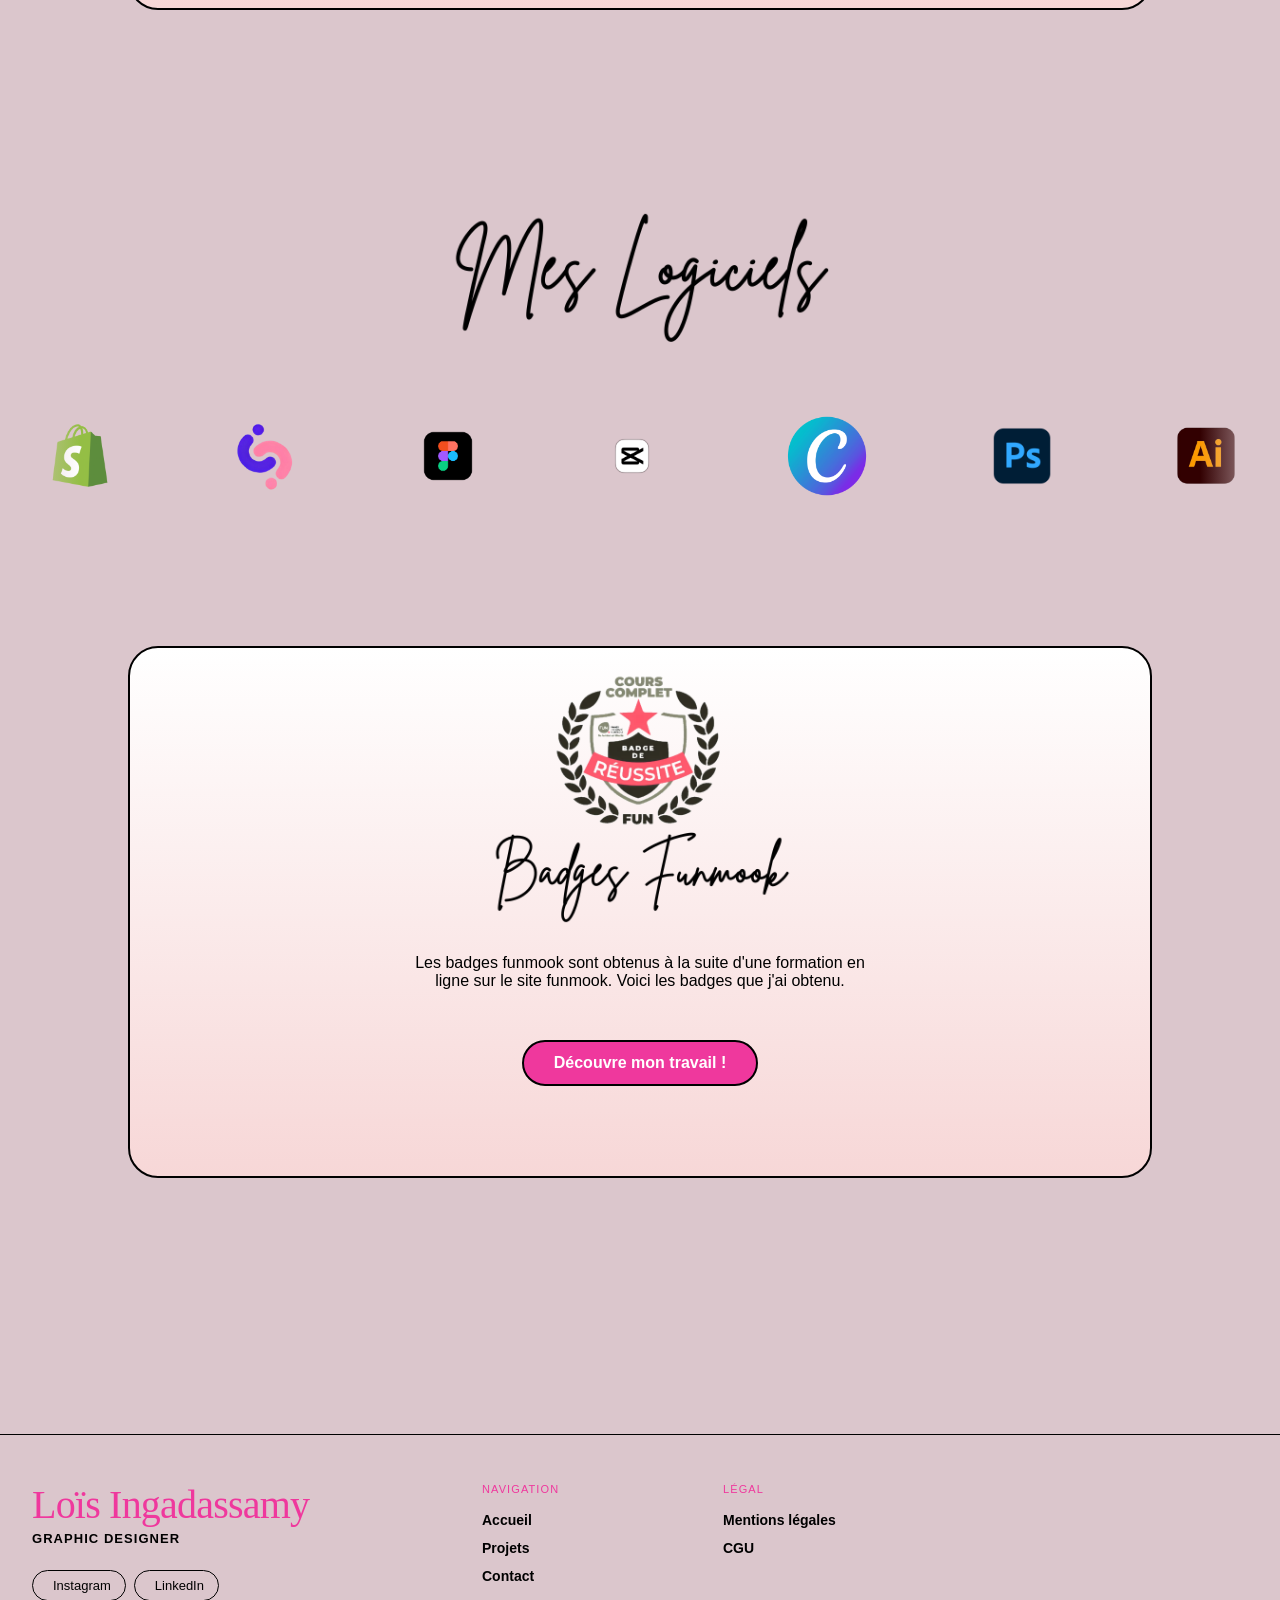
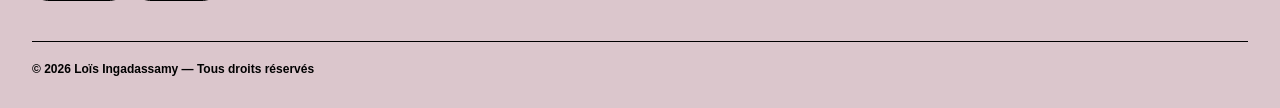
==== commit dc6c9609: "Update index.html" ====
--- a/index.html
+++ b/index.html
@@ -50,8 +50,8 @@
 <div class="img">
  
      <img class="theme-img"
-  data-light-src="images/portfolio-light.png"
-  data-dark-src="images/portfolio-dark.png" alt="portfolio graphic designer">
+  data-light-src="WEBP/portfolio-light.webp"
+  data-dark-src="WEBP/portfolio-dark.webp" alt="portfolio graphic designer">
 
 </div>
 
@@ -63,8 +63,8 @@
    <div class="photo-2">
  
      <img class="theme-img"
-  data-light-src="images/portfolio-light.png"
-  data-dark-src="images/portfolio-dark.png" alt="portfolio graphic designer">
+  data-light-src="WEBP/portfolio-light.webp"
+  data-dark-src="WEBP/portfolio-dark.webp" alt="portfolio graphic designer">
 
 </div>
   
@@ -102,8 +102,8 @@
  <div class="photo-3">
  
      <img class="theme-img"
-  data-light-src="images/Mon parcours-light.png"
-  data-dark-src="images/Mon parcours-dark.png" alt="Mon parcours">
+  data-light-src="WEBP/Mon parcours-light.webp"
+  data-dark-src="WEBP/Mon parcours-dark.webp" alt="Mon parcours">
 
 </div>
 
@@ -167,8 +167,8 @@
 <div class="photo-3">
  
      <img class="theme-img"
-  data-light-src="images/Mes logiciels-light.png"
-  data-dark-src="images/Mes logiciels-dark.png" alt="Mes logiciels">
+  data-light-src="WEBP/Mes logiciels-light.webp"
+  data-dark-src="WEBP/Mes logiciels-dark.webp" alt="Mes logiciels">
 
 </div>
 
@@ -214,8 +214,8 @@
     <div class="photo-3">
  
      <img class="theme-img"
-  data-light-src="images/titre Funmook-light.png"
-  data-dark-src="images/titre funmook-dark.png" alt="portfolio graphic designer" width="auto" height= "400">
+  data-light-src="WEBP/titre Funmook-light.webp"
+  data-dark-src="WEBP/titre funmook-dark.webp" alt="portfolio graphic designer" width="auto" height= "400">
 
 </div>
 
